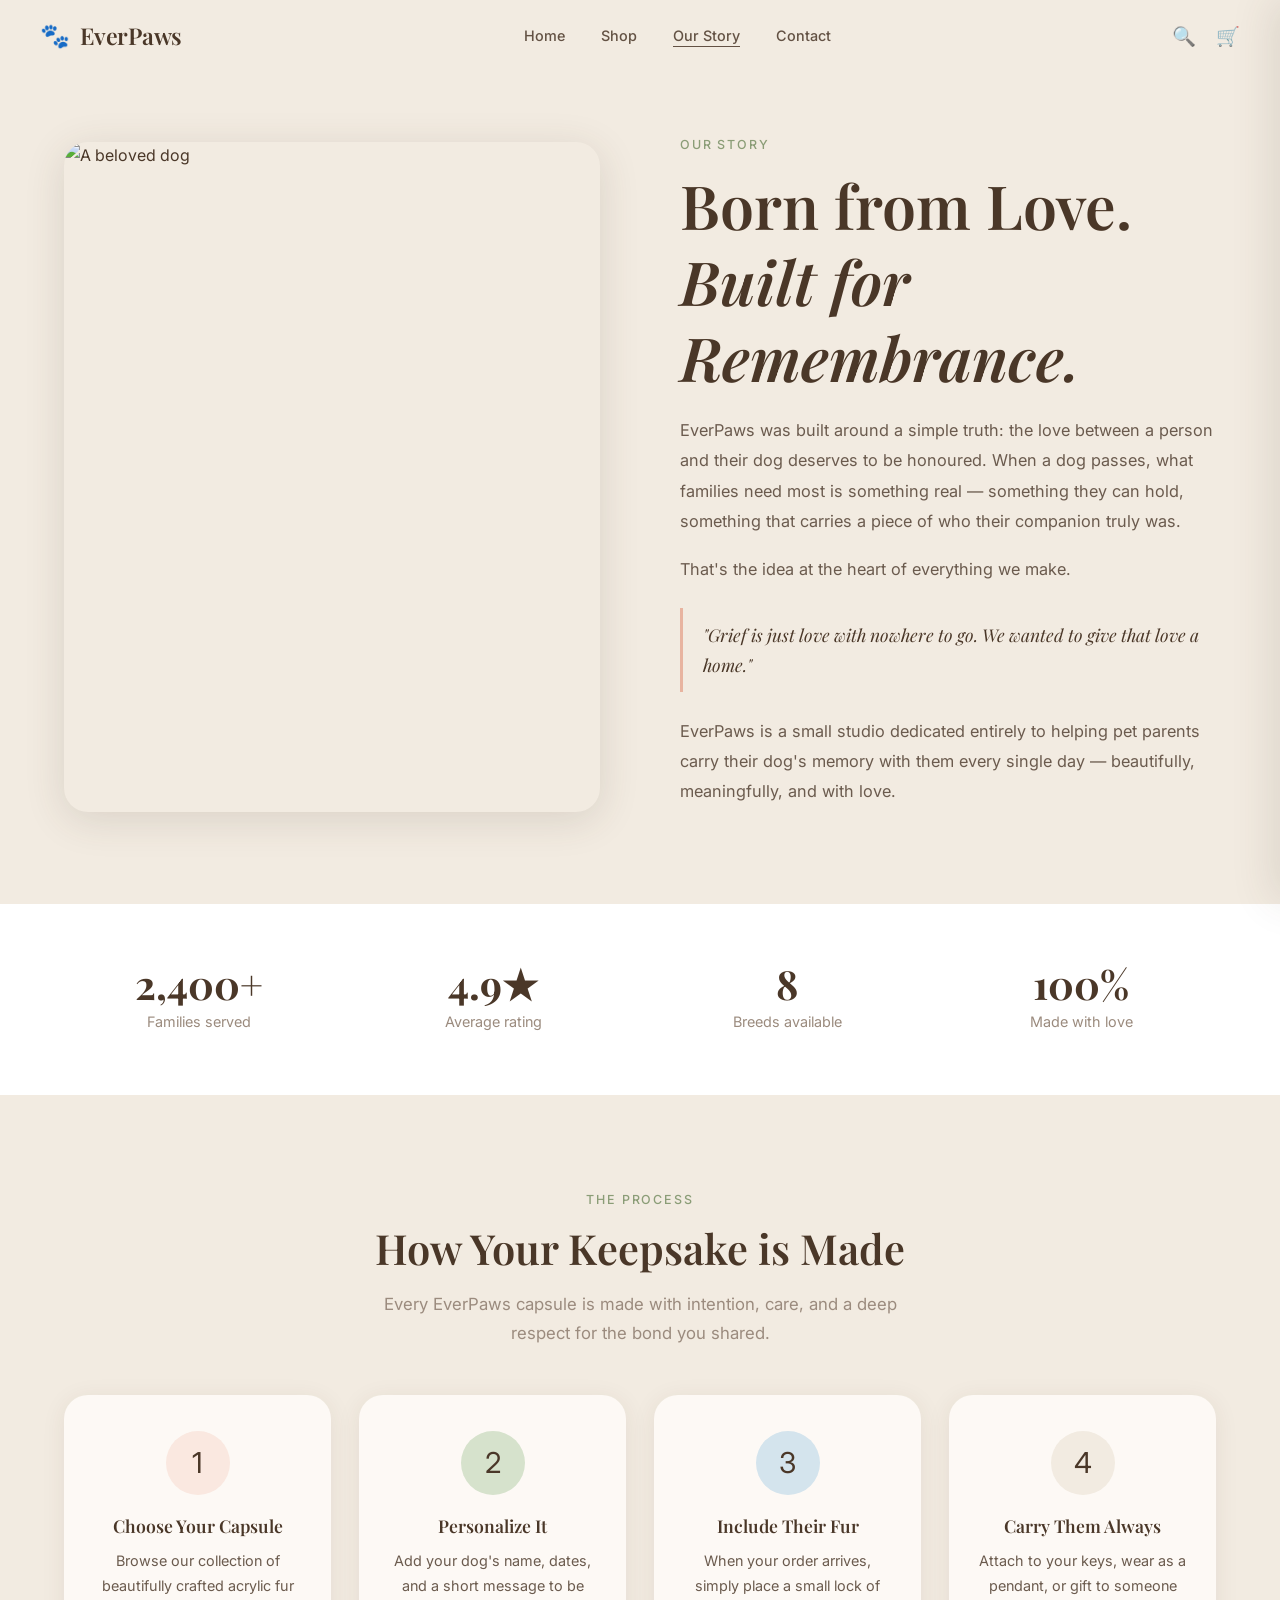
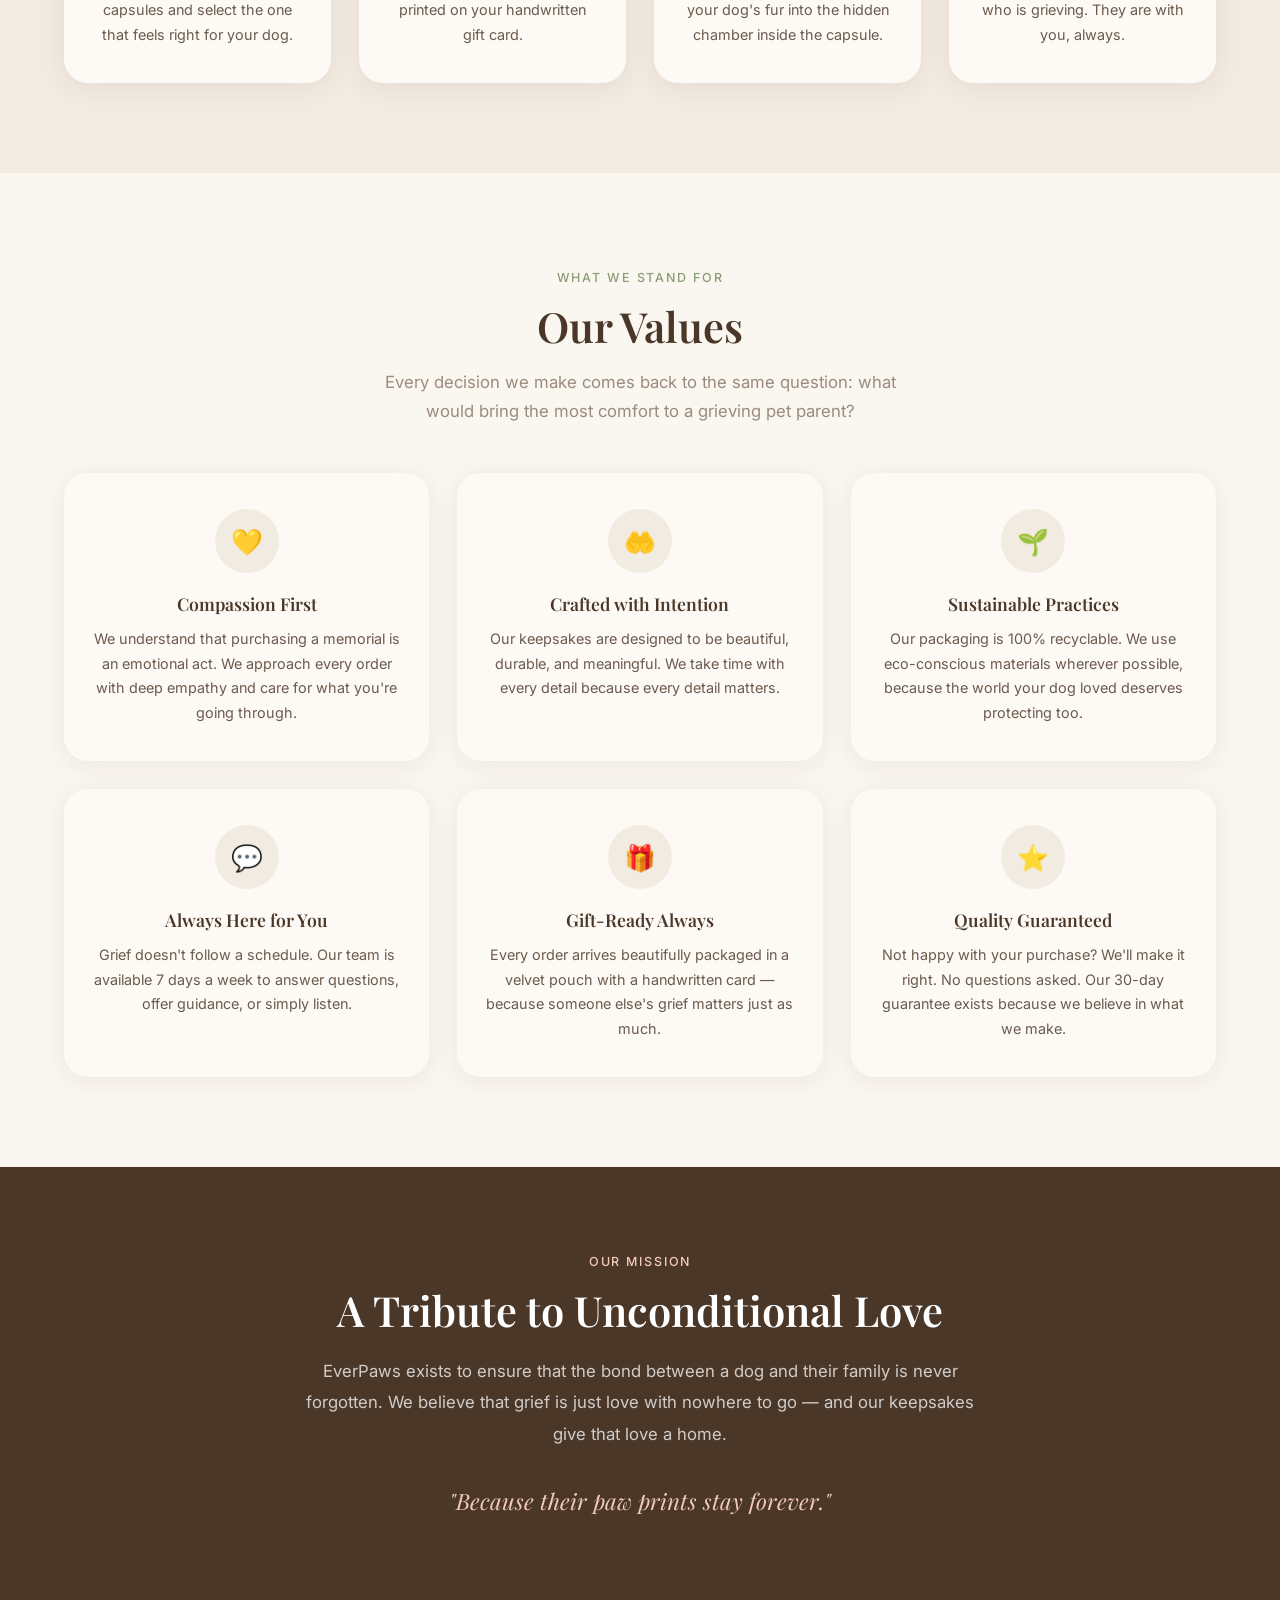
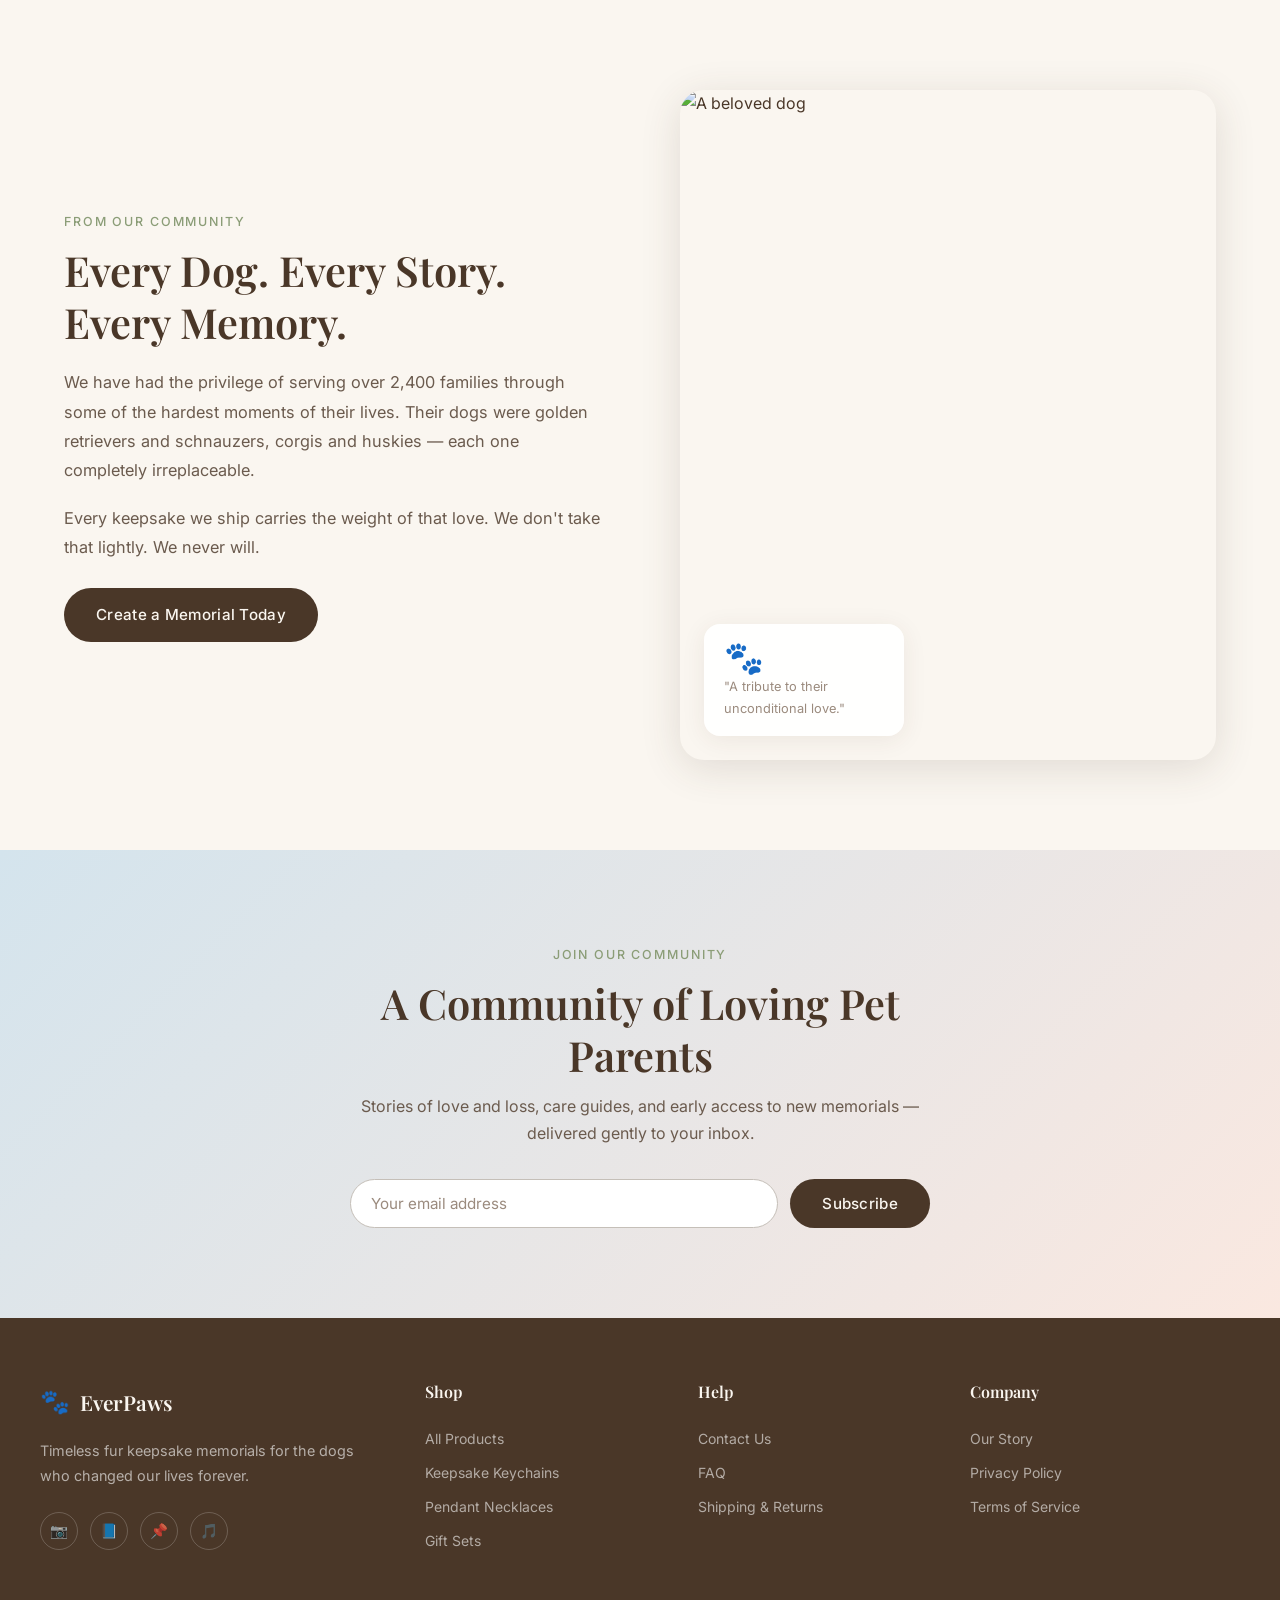
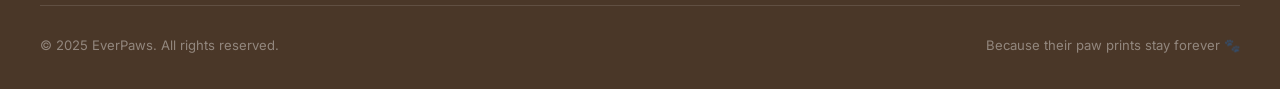
==== about.html @ 6fb8b591 "Initial commit" ====
<!DOCTYPE html>
<html lang="en">
<head>
  <meta charset="UTF-8">
  <meta name="viewport" content="width=device-width, initial-scale=1.0">
  <meta name="description" content="The EverPaws story — born from love, built for remembrance. Learn why we create fur keepsake capsules for dog families everywhere.">
  <title>Our Story — EverPaws</title>
  <link rel="stylesheet" href="css/styles.css">
  <link rel="icon" href="data:image/svg+xml,<svg xmlns='http://www.w3.org/2000/svg' viewBox='0 0 100 100'><text y='.9em' font-size='90'>🐾</text></svg>">
</head>
<body>

  <!-- ── Navigation ── -->
  <nav class="navbar scrolled" id="navbar">
    <div class="navbar-inner">
      <a href="index.html" class="logo">
        <span class="logo-icon">🐾</span>
        <span class="logo-text">EverPaws</span>
      </a>
      <ul class="nav-links">
        <li><a href="index.html"   class="nav-link">Home</a></li>
        <li><a href="shop.html"    class="nav-link">Shop</a></li>
        <li><a href="about.html"   class="nav-link active">Our Story</a></li>
        <li><a href="contact.html" class="nav-link">Contact</a></li>
      </ul>
      <div class="nav-actions">
        <span class="nav-icon" title="Search">🔍</span>
        <span class="nav-icon cart-badge" data-cart title="Cart">
          🛒<span class="cart-count" style="display:none">0</span>
        </span>
        <div class="hamburger" id="hamburger">
          <span></span><span></span><span></span>
        </div>
      </div>
    </div>
  </nav>

  <div class="mobile-overlay" id="mobileOverlay"></div>
  <nav class="mobile-nav" id="mobileNav">
    <a href="index.html"   class="nav-link">Home</a>
    <a href="shop.html"    class="nav-link">Shop</a>
    <a href="about.html"   class="nav-link">Our Story</a>
    <a href="contact.html" class="nav-link">Contact</a>
  </nav>

  <!-- ── About Hero ── -->
  <section class="about-hero">
    <div class="container">
      <div class="about-hero-grid">
        <div class="about-hero-image fade-in">
          <img src="https://images.unsplash.com/photo-1601979031925-424e53b6caaa?w=900&q=80" alt="A beloved dog" loading="lazy">
        </div>
        <div>
          <span class="section-tag about-tag fade-up">Our Story</span>
          <h1 class="fade-up delay-1">Born from Love.<br><em>Built for Remembrance.</em></h1>
          <p class="fade-up delay-2">EverPaws was built around a simple truth: the love between a person and their dog deserves to be honoured. When a dog passes, what families need most is something real — something they can hold, something that carries a piece of who their companion truly was.</p>
          <p class="fade-up delay-2">That's the idea at the heart of everything we make.</p>
          <div class="story-quote fade-up delay-3">"Grief is just love with nowhere to go. We wanted to give that love a home."</div>
          <p class="fade-up delay-3">EverPaws is a small studio dedicated entirely to helping pet parents carry their dog's memory with them every single day — beautifully, meaningfully, and with love.</p>
        </div>
      </div>
    </div>
  </section>

  <!-- ── Stats ── -->
  <section class="section-sm" style="background:var(--white)">
    <div class="container">
      <div style="display:grid;grid-template-columns:repeat(4,1fr);gap:24px;text-align:center">
        <div class="fade-up delay-1">
          <div style="font-family:'Playfair Display',serif;font-size:2.5rem;font-weight:700;color:var(--warm-text);line-height:1">2,400+</div>
          <div style="font-size:0.9rem;color:var(--text-light);margin-top:6px">Families served</div>
        </div>
        <div class="fade-up delay-2">
          <div style="font-family:'Playfair Display',serif;font-size:2.5rem;font-weight:700;color:var(--warm-text);line-height:1">4.9★</div>
          <div style="font-size:0.9rem;color:var(--text-light);margin-top:6px">Average rating</div>
        </div>
        <div class="fade-up delay-3">
          <div style="font-family:'Playfair Display',serif;font-size:2.5rem;font-weight:700;color:var(--warm-text);line-height:1">8</div>
          <div style="font-size:0.9rem;color:var(--text-light);margin-top:6px">Breeds available</div>
        </div>
        <div class="fade-up delay-4">
          <div style="font-family:'Playfair Display',serif;font-size:2.5rem;font-weight:700;color:var(--warm-text);line-height:1">100%</div>
          <div style="font-size:0.9rem;color:var(--text-light);margin-top:6px">Made with love</div>
        </div>
      </div>
    </div>
  </section>

  <!-- ── How It Works ── -->
  <section class="section" style="background:var(--cream-dark)">
    <div class="container">
      <div class="text-center">
        <span class="section-tag fade-up">The Process</span>
        <h2 class="section-title fade-up delay-1">How Your Keepsake is Made</h2>
        <p class="section-subtitle fade-up delay-2">Every EverPaws capsule is made with intention, care, and a deep respect for the bond you shared.</p>
      </div>
      <div style="display:grid;grid-template-columns:repeat(4,1fr);gap:28px;margin-top:48px">
        <div class="value-card fade-up delay-1">
          <div class="value-icon" style="background:var(--blush-pale);font-size:1.8rem">1</div>
          <h3>Choose Your Capsule</h3>
          <p>Browse our collection of beautifully crafted acrylic fur capsules and select the one that feels right for your dog.</p>
        </div>
        <div class="value-card fade-up delay-2">
          <div class="value-icon" style="background:var(--sage-pale);font-size:1.8rem">2</div>
          <h3>Personalize It</h3>
          <p>Add your dog's name, dates, and a short message to be printed on your handwritten gift card.</p>
        </div>
        <div class="value-card fade-up delay-3">
          <div class="value-icon" style="background:var(--dusty-blue-pale);font-size:1.8rem">3</div>
          <h3>Include Their Fur</h3>
          <p>When your order arrives, simply place a small lock of your dog's fur into the hidden chamber inside the capsule.</p>
        </div>
        <div class="value-card fade-up delay-4">
          <div class="value-icon" style="background:var(--cream-dark);font-size:1.8rem">4</div>
          <h3>Carry Them Always</h3>
          <p>Attach to your keys, wear as a pendant, or gift to someone who is grieving. They are with you, always.</p>
        </div>
      </div>
    </div>
  </section>

  <!-- ── Our Values ── -->
  <section class="section">
    <div class="container">
      <div class="text-center">
        <span class="section-tag fade-up">What We Stand For</span>
        <h2 class="section-title fade-up delay-1">Our Values</h2>
        <p class="section-subtitle fade-up delay-2">Every decision we make comes back to the same question: what would bring the most comfort to a grieving pet parent?</p>
      </div>
      <div class="values-grid" style="margin-top:48px">
        <div class="value-card fade-up delay-1">
          <div class="value-icon">💛</div>
          <h3>Compassion First</h3>
          <p>We understand that purchasing a memorial is an emotional act. We approach every order with deep empathy and care for what you're going through.</p>
        </div>
        <div class="value-card fade-up delay-2">
          <div class="value-icon">🤲</div>
          <h3>Crafted with Intention</h3>
          <p>Our keepsakes are designed to be beautiful, durable, and meaningful. We take time with every detail because every detail matters.</p>
        </div>
        <div class="value-card fade-up delay-3">
          <div class="value-icon">🌱</div>
          <h3>Sustainable Practices</h3>
          <p>Our packaging is 100% recyclable. We use eco-conscious materials wherever possible, because the world your dog loved deserves protecting too.</p>
        </div>
        <div class="value-card fade-up delay-1">
          <div class="value-icon">💬</div>
          <h3>Always Here for You</h3>
          <p>Grief doesn't follow a schedule. Our team is available 7 days a week to answer questions, offer guidance, or simply listen.</p>
        </div>
        <div class="value-card fade-up delay-2">
          <div class="value-icon">🎁</div>
          <h3>Gift-Ready Always</h3>
          <p>Every order arrives beautifully packaged in a velvet pouch with a handwritten card — because someone else's grief matters just as much.</p>
        </div>
        <div class="value-card fade-up delay-3">
          <div class="value-icon">⭐</div>
          <h3>Quality Guaranteed</h3>
          <p>Not happy with your purchase? We'll make it right. No questions asked. Our 30-day guarantee exists because we believe in what we make.</p>
        </div>
      </div>
    </div>
  </section>

  <!-- ── Mission Statement ── -->
  <div class="mission-section">
    <div class="container-sm">
      <span class="section-tag" style="color:var(--blush-light)">Our Mission</span>
      <h2>A Tribute to Unconditional Love</h2>
      <p>EverPaws exists to ensure that the bond between a dog and their family is never forgotten. We believe that grief is just love with nowhere to go — and our keepsakes give that love a home.</p>
      <div class="mission-quote">"Because their paw prints stay forever."</div>
    </div>
  </div>

  <!-- ── Lifestyle Section ── -->
  <section class="section">
    <div class="container">
      <div class="story-grid">
        <div class="story-content">
          <span class="section-tag fade-up">From Our Community</span>
          <h2 class="fade-up delay-1">Every Dog. Every Story. Every Memory.</h2>
          <p class="fade-up delay-2">We have had the privilege of serving over 2,400 families through some of the hardest moments of their lives. Their dogs were golden retrievers and schnauzers, corgis and huskies — each one completely irreplaceable.</p>
          <p class="fade-up delay-3">Every keepsake we ship carries the weight of that love. We don't take that lightly. We never will.</p>
          <a href="shop.html" class="btn btn-primary fade-up delay-4" style="margin-top:8px">Create a Memorial Today</a>
        </div>
        <div class="story-image fade-in">
          <img src="https://images.unsplash.com/photo-1537151625747-768eb6cf92b2?w=900&q=80" alt="A beloved dog" loading="lazy">
          <div class="story-accent-box">
            <div class="number">🐾</div>
            <p>"A tribute to their unconditional love."</p>
          </div>
        </div>
      </div>
    </div>
  </section>

  <!-- ── Newsletter ── -->
  <section class="section newsletter">
    <div class="newsletter-inner">
      <span class="section-tag fade-up">Join Our Community</span>
      <h2 class="fade-up delay-1">A Community of Loving Pet Parents</h2>
      <p class="fade-up delay-2">Stories of love and loss, care guides, and early access to new memorials — delivered gently to your inbox.</p>
      <form class="newsletter-form fade-up delay-3" onsubmit="return false">
        <input type="email" placeholder="Your email address">
        <button type="submit" class="btn btn-primary">Subscribe</button>
      </form>
    </div>
  </section>

  <!-- ── Footer ── -->
  <footer>
    <div class="footer-grid">
      <div class="footer-brand">
        <div class="logo"><span class="logo-icon">🐾</span><span class="logo-text">EverPaws</span></div>
        <p>Timeless fur keepsake memorials for the dogs who changed our lives forever.</p>
        <div class="social-links">
          <a href="#" class="social-link">📷</a>
          <a href="#" class="social-link">📘</a>
          <a href="#" class="social-link">📌</a>
          <a href="#" class="social-link">🎵</a>
        </div>
      </div>
      <div class="footer-col">
        <h4>Shop</h4>
        <a href="shop.html">All Products</a>
        <a href="shop.html">Keepsake Keychains</a>
        <a href="shop.html">Pendant Necklaces</a>
        <a href="shop.html">Gift Sets</a>
      </div>
      <div class="footer-col">
        <h4>Help</h4>
        <a href="contact.html">Contact Us</a>
        <a href="contact.html">FAQ</a>
        <a href="contact.html">Shipping & Returns</a>
      </div>
      <div class="footer-col">
        <h4>Company</h4>
        <a href="about.html">Our Story</a>
        <a href="#">Privacy Policy</a>
        <a href="#">Terms of Service</a>
      </div>
    </div>
    <div class="footer-bottom">
      <span>© 2025 EverPaws. All rights reserved.</span>
      <span>Because their paw prints stay forever 🐾</span>
    </div>
  </footer>

  <!-- Cart Sidebar -->
  <div class="cart-sidebar" id="cartSidebar">
    <div class="cart-sidebar-header">
      <h3>Your Cart 🐾</h3>
      <button class="cart-close" onclick="closeCart()">✕</button>
    </div>
    <div class="cart-body"></div>
    <div class="cart-footer">
      <div class="cart-total">
        <span>Total</span>
        <span class="cart-total-amount">$0.00</span>
      </div>
      <a href="#" class="btn btn-primary btn-full">Proceed to Checkout 🔒</a>
    </div>
  </div>

  <script src="js/shopify.js"></script>
  <script src="js/main.js"></script>
</body>
</html>
---- css/styles.css ----
/* =============================================
   EverPaws — Stylesheet
   ============================================= */

@import url('https://fonts.googleapis.com/css2?family=Playfair+Display:ital,wght@0,400;0,500;0,600;0,700;1,400;1,500&family=Inter:wght@300;400;500;600&display=swap');

/* === CSS Variables === */
:root {
  --cream:        #FAF6F0;
  --cream-dark:   #F2EBE1;
  --cream-card:   #FDF9F5;
  --sage:         #8B9D77;
  --sage-light:   #A8BB96;
  --sage-pale:    #D6E2CC;
  --dusty-blue:   #7B9BAE;
  --dusty-blue-light: #9BB5C6;
  --dusty-blue-pale:  #D4E4ED;
  --blush:        #E8B4A0;
  --blush-light:  #F2CAB8;
  --blush-pale:   #FAE8E0;
  --gray-light:   #E8E4DE;
  --gray-mid:     #C5BFB8;
  --warm-text:    #4A3728;
  --text-mid:     #6B5B4E;
  --text-light:   #9B8B7E;
  --white:        #FFFFFF;
  --shadow-soft:  0 4px 24px rgba(74, 55, 40, 0.08);
  --shadow-hover: 0 8px 40px rgba(74, 55, 40, 0.14);
  --radius-sm:    8px;
  --radius-md:    16px;
  --radius-lg:    24px;
  --radius-xl:    40px;
  --transition:   all 0.3s cubic-bezier(0.4, 0, 0.2, 1);
}

/* === Reset & Base === */
*, *::before, *::after { box-sizing: border-box; margin: 0; padding: 0; }

html { scroll-behavior: smooth; font-size: 16px; }

body {
  font-family: 'Inter', sans-serif;
  background-color: var(--cream);
  color: var(--warm-text);
  line-height: 1.7;
  overflow-x: hidden;
}

img { max-width: 100%; height: auto; display: block; }
a  { text-decoration: none; color: inherit; }
ul { list-style: none; }
button { cursor: pointer; border: none; background: none; font-family: inherit; }
input, textarea, select { font-family: inherit; }

/* === Typography === */
h1, h2, h3, h4, h5 {
  font-family: 'Playfair Display', serif;
  font-weight: 600;
  line-height: 1.25;
  color: var(--warm-text);
}
h1 { font-size: clamp(2.2rem, 5vw, 3.8rem); }
h2 { font-size: clamp(1.7rem, 3.5vw, 2.6rem); }
h3 { font-size: clamp(1.2rem, 2.5vw, 1.6rem); }
h4 { font-size: 1.15rem; }

p { color: var(--text-mid); }

.serif { font-family: 'Playfair Display', serif; }
.italic { font-style: italic; }

/* === Utility === */
.container { max-width: 1200px; margin: 0 auto; padding: 0 24px; }
.container-sm { max-width: 820px; margin: 0 auto; padding: 0 24px; }
.text-center { text-align: center; }
.section { padding: 90px 0; }
.section-sm { padding: 60px 0; }

.section-tag {
  display: inline-block;
  font-size: 0.78rem;
  font-weight: 500;
  letter-spacing: 0.15em;
  text-transform: uppercase;
  color: var(--sage);
  margin-bottom: 12px;
}

.section-title { margin-bottom: 16px; }
.section-subtitle {
  font-size: 1.05rem;
  color: var(--text-light);
  max-width: 560px;
  margin: 0 auto 48px;
}

/* === Paw Divider === */
.paw-divider {
  display: flex;
  align-items: center;
  gap: 12px;
  justify-content: center;
  margin: 20px auto 0;
}
.paw-divider::before, .paw-divider::after {
  content: '';
  height: 1px;
  width: 60px;
  background: var(--gray-mid);
}
.paw-icon { color: var(--blush); font-size: 1rem; }

/* === Buttons === */
.btn {
  display: inline-flex;
  align-items: center;
  gap: 8px;
  padding: 14px 32px;
  border-radius: var(--radius-xl);
  font-size: 0.95rem;
  font-weight: 500;
  transition: var(--transition);
  letter-spacing: 0.02em;
}

.btn-primary {
  background: var(--warm-text);
  color: var(--cream);
}
.btn-primary:hover {
  background: #3A2A1C;
  transform: translateY(-2px);
  box-shadow: var(--shadow-hover);
}

.btn-sage {
  background: var(--sage);
  color: var(--white);
}
.btn-sage:hover {
  background: #7A8C67;
  transform: translateY(-2px);
  box-shadow: var(--shadow-hover);
}

.btn-outline {
  background: transparent;
  color: var(--warm-text);
  border: 1.5px solid var(--warm-text);
}
.btn-outline:hover {
  background: var(--warm-text);
  color: var(--cream);
  transform: translateY(-2px);
}

.btn-ghost {
  background: rgba(255,255,255,0.15);
  color: var(--white);
  border: 1.5px solid rgba(255,255,255,0.4);
  backdrop-filter: blur(6px);
}
.btn-ghost:hover {
  background: rgba(255,255,255,0.28);
  transform: translateY(-2px);
}

.btn-sm { padding: 10px 22px; font-size: 0.875rem; }
.btn-full { width: 100%; justify-content: center; }

/* === Navigation === */
.navbar {
  position: fixed;
  top: 0; left: 0; right: 0;
  z-index: 1000;
  padding: 0 24px;
  transition: var(--transition);
}

.navbar-inner {
  max-width: 1200px;
  margin: 0 auto;
  display: flex;
  align-items: center;
  justify-content: space-between;
  height: 72px;
}

.navbar.scrolled {
  background: rgba(250, 246, 240, 0.95);
  backdrop-filter: blur(12px);
  box-shadow: 0 2px 20px rgba(74, 55, 40, 0.08);
}

.navbar.scrolled .logo-text,
.navbar.scrolled .nav-link,
.navbar.scrolled .nav-icon { color: var(--warm-text); }

.navbar-transparent .logo-text,
.navbar-transparent .nav-link,
.navbar-transparent .nav-icon { color: var(--white); }

.logo {
  display: flex;
  align-items: center;
  gap: 10px;
}
.logo-icon { font-size: 1.5rem; }
.logo-text {
  font-family: 'Playfair Display', serif;
  font-size: 1.45rem;
  font-weight: 600;
  letter-spacing: -0.01em;
}

.nav-links {
  display: flex;
  align-items: center;
  gap: 36px;
}
.nav-link {
  font-size: 0.9rem;
  font-weight: 500;
  opacity: 0.85;
  transition: var(--transition);
  position: relative;
}
.nav-link::after {
  content: '';
  position: absolute;
  bottom: -3px; left: 0;
  width: 0; height: 1.5px;
  background: currentColor;
  transition: var(--transition);
}
.nav-link:hover { opacity: 1; }
.nav-link:hover::after { width: 100%; }
.nav-link.active::after { width: 100%; }

.nav-actions {
  display: flex;
  align-items: center;
  gap: 20px;
}
.nav-icon {
  font-size: 1.2rem;
  opacity: 0.8;
  transition: var(--transition);
  cursor: pointer;
}
.nav-icon:hover { opacity: 1; transform: scale(1.1); }

.cart-badge {
  position: relative;
}
.cart-count {
  position: absolute;
  top: -6px; right: -8px;
  background: var(--blush);
  color: var(--white);
  font-size: 0.65rem;
  font-weight: 600;
  width: 18px; height: 18px;
  border-radius: 50%;
  display: flex;
  align-items: center;
  justify-content: center;
}

.hamburger {
  display: none;
  flex-direction: column;
  gap: 5px;
  cursor: pointer;
}
.hamburger span {
  display: block;
  width: 24px; height: 2px;
  background: currentColor;
  border-radius: 2px;
  transition: var(--transition);
}

/* Mobile Nav */
.mobile-nav {
  position: fixed;
  top: 0; right: -100%;
  width: min(320px, 100vw);
  height: 100vh;
  background: var(--cream);
  z-index: 999;
  padding: 90px 32px 40px;
  display: flex;
  flex-direction: column;
  gap: 4px;
  transition: right 0.35s cubic-bezier(0.4, 0, 0.2, 1);
  box-shadow: -8px 0 40px rgba(74, 55, 40, 0.12);
}
.mobile-nav.open { right: 0; }
.mobile-nav .nav-link {
  color: var(--warm-text);
  font-size: 1.1rem;
  padding: 12px 0;
  border-bottom: 1px solid var(--gray-light);
  opacity: 1;
}
.mobile-overlay {
  position: fixed;
  inset: 0;
  background: rgba(74, 55, 40, 0.3);
  z-index: 998;
  opacity: 0;
  pointer-events: none;
  transition: opacity 0.35s;
}
.mobile-overlay.open { opacity: 1; pointer-events: all; }

/* === Hero === */
.hero {
  position: relative;
  min-height: 100vh;
  display: flex;
  align-items: center;
  overflow: hidden;
}
.hero-bg {
  position: absolute;
  inset: 0;
  background-image: url('https://images.unsplash.com/photo-1587300003388-59208cc962cb?w=1800&q=80');
  background-size: cover;
  background-position: center 30%;
  z-index: 0;
}
.hero-bg::after {
  content: '';
  position: absolute;
  inset: 0;
  background: linear-gradient(
    135deg,
    rgba(74, 55, 40, 0.62) 0%,
    rgba(74, 55, 40, 0.35) 60%,
    rgba(139, 157, 119, 0.15) 100%
  );
}
.hero-content {
  position: relative;
  z-index: 1;
  max-width: 660px;
  padding: 0 24px;
  margin-left: max(24px, calc((100vw - 1200px) / 2));
}
.hero-tag {
  display: inline-flex;
  align-items: center;
  gap: 8px;
  background: rgba(255,255,255,0.15);
  backdrop-filter: blur(8px);
  border: 1px solid rgba(255,255,255,0.3);
  color: rgba(255,255,255,0.9);
  padding: 6px 16px;
  border-radius: var(--radius-xl);
  font-size: 0.8rem;
  letter-spacing: 0.1em;
  text-transform: uppercase;
  margin-bottom: 24px;
}
.hero h1 {
  color: var(--white);
  text-shadow: 0 2px 20px rgba(74,55,40,0.3);
  margin-bottom: 20px;
}
.hero p {
  color: rgba(255,255,255,0.88);
  font-size: 1.15rem;
  line-height: 1.75;
  margin-bottom: 36px;
  max-width: 480px;
}
.hero-actions {
  display: flex;
  gap: 16px;
  flex-wrap: wrap;
}
.hero-scroll {
  position: absolute;
  bottom: 36px;
  left: 50%;
  transform: translateX(-50%);
  z-index: 1;
  display: flex;
  flex-direction: column;
  align-items: center;
  gap: 8px;
  color: rgba(255,255,255,0.6);
  font-size: 0.75rem;
  letter-spacing: 0.1em;
  text-transform: uppercase;
}
.scroll-line {
  width: 1px;
  height: 40px;
  background: rgba(255,255,255,0.4);
  animation: scrollPulse 2s ease-in-out infinite;
}
@keyframes scrollPulse {
  0%, 100% { opacity: 0.4; transform: scaleY(1); }
  50% { opacity: 1; transform: scaleY(1.15); }
}

/* === Trust Strip === */
.trust-strip {
  background: var(--white);
  border-top: 1px solid var(--gray-light);
  border-bottom: 1px solid var(--gray-light);
  padding: 20px 24px;
}
.trust-strip-inner {
  max-width: 1200px;
  margin: 0 auto;
  display: flex;
  justify-content: center;
  align-items: center;
  gap: 40px;
  flex-wrap: wrap;
}
.trust-item {
  display: flex;
  align-items: center;
  gap: 10px;
  color: var(--text-mid);
  font-size: 0.875rem;
  font-weight: 500;
}
.trust-item .icon { color: var(--sage); font-size: 1.1rem; }

/* === Featured Products === */
.products-grid {
  display: grid;
  grid-template-columns: repeat(auto-fill, minmax(280px, 1fr));
  gap: 28px;
}

.product-card {
  background: var(--cream-card);
  border-radius: var(--radius-lg);
  overflow: hidden;
  box-shadow: var(--shadow-soft);
  transition: var(--transition);
  position: relative;
}
.product-card:hover {
  transform: translateY(-6px);
  box-shadow: var(--shadow-hover);
}
.product-card-image {
  position: relative;
  overflow: hidden;
  aspect-ratio: 1 / 1;
  background: var(--cream-dark);
}
.product-card-image img {
  width: 100%;
  height: 100%;
  object-fit: cover;
  transition: transform 0.6s cubic-bezier(0.4, 0, 0.2, 1);
}
.product-card:hover .product-card-image img { transform: scale(1.06); }
.product-badge {
  position: absolute;
  top: 14px; left: 14px;
  background: var(--blush);
  color: var(--white);
  font-size: 0.72rem;
  font-weight: 600;
  letter-spacing: 0.05em;
  text-transform: uppercase;
  padding: 4px 12px;
  border-radius: 20px;
}
.product-badge.sage { background: var(--sage); }
.product-badge.blue { background: var(--dusty-blue); }

.quick-view-btn {
  position: absolute;
  bottom: 14px;
  left: 50%;
  transform: translateX(-50%) translateY(8px);
  opacity: 0;
  background: rgba(255,255,255,0.95);
  color: var(--warm-text);
  font-size: 0.8rem;
  font-weight: 600;
  padding: 8px 20px;
  border-radius: 20px;
  box-shadow: 0 4px 16px rgba(74,55,40,0.15);
  transition: var(--transition);
  white-space: nowrap;
  cursor: pointer;
}
.product-card:hover .quick-view-btn {
  opacity: 1;
  transform: translateX(-50%) translateY(0);
}

.product-card-body { padding: 20px 22px 24px; }
.product-category {
  font-size: 0.75rem;
  font-weight: 500;
  color: var(--sage);
  letter-spacing: 0.08em;
  text-transform: uppercase;
  margin-bottom: 6px;
}
.product-card-body h3 {
  font-size: 1.1rem;
  margin-bottom: 6px;
}
.product-card-body p {
  font-size: 0.875rem;
  color: var(--text-light);
  margin-bottom: 16px;
  line-height: 1.6;
}
.product-card-footer {
  display: flex;
  align-items: center;
  justify-content: space-between;
}
.product-price {
  font-family: 'Playfair Display', serif;
  font-size: 1.2rem;
  font-weight: 600;
  color: var(--warm-text);
}
.product-price span {
  font-size: 0.8rem;
  font-weight: 400;
  color: var(--text-light);
  font-family: 'Inter', sans-serif;
}
.wishlist-btn {
  width: 36px; height: 36px;
  border-radius: 50%;
  border: 1.5px solid var(--gray-light);
  display: flex;
  align-items: center;
  justify-content: center;
  color: var(--text-light);
  transition: var(--transition);
  font-size: 0.9rem;
}
.wishlist-btn:hover { border-color: var(--blush); color: var(--blush); background: var(--blush-pale); }

/* === Brand Story === */
.brand-story {
  background: var(--cream-dark);
}
.story-grid {
  display: grid;
  grid-template-columns: 1fr 1fr;
  gap: 80px;
  align-items: center;
}
.story-image {
  position: relative;
  border-radius: var(--radius-lg);
  overflow: hidden;
  aspect-ratio: 4/5;
  box-shadow: var(--shadow-hover);
}
.story-image img {
  width: 100%; height: 100%;
  object-fit: cover;
}
.story-image-accent {
  position: absolute;
  bottom: -20px; right: -20px;
  width: 140px; height: 140px;
  background: var(--blush-pale);
  border-radius: 50%;
  z-index: -1;
}
.story-accent-box {
  position: absolute;
  bottom: 24px; left: 24px;
  background: rgba(255,255,255,0.92);
  backdrop-filter: blur(8px);
  border-radius: var(--radius-md);
  padding: 16px 20px;
  box-shadow: var(--shadow-soft);
  max-width: 200px;
}
.story-accent-box .number {
  font-family: 'Playfair Display', serif;
  font-size: 2rem;
  font-weight: 700;
  color: var(--warm-text);
  line-height: 1;
}
.story-accent-box p {
  font-size: 0.8rem;
  color: var(--text-light);
  margin-top: 4px;
}

.story-content .section-tag { margin-bottom: 12px; }
.story-content h2 { margin-bottom: 20px; }
.story-content p { margin-bottom: 18px; font-size: 1.02rem; line-height: 1.8; }
.story-quote {
  border-left: 3px solid var(--blush);
  padding: 12px 0 12px 20px;
  margin: 24px 0;
  font-family: 'Playfair Display', serif;
  font-style: italic;
  font-size: 1.1rem;
  color: var(--warm-text);
}

/* === Testimonials === */
.testimonials-grid {
  display: grid;
  grid-template-columns: repeat(3, 1fr);
  gap: 24px;
}
.testimonial-card {
  background: var(--cream-card);
  border-radius: var(--radius-lg);
  padding: 32px;
  box-shadow: var(--shadow-soft);
  position: relative;
  transition: var(--transition);
}
.testimonial-card:hover { transform: translateY(-4px); box-shadow: var(--shadow-hover); }
.testimonial-quote-icon {
  font-size: 3rem;
  color: var(--blush-pale);
  font-family: 'Playfair Display', serif;
  line-height: 1;
  margin-bottom: 12px;
}
.stars {
  color: #E8B95A;
  font-size: 0.85rem;
  letter-spacing: 2px;
  margin-bottom: 16px;
}
.testimonial-card p {
  font-size: 0.95rem;
  line-height: 1.75;
  font-style: italic;
  margin-bottom: 24px;
}
.testimonial-author {
  display: flex;
  align-items: center;
  gap: 12px;
}
.author-avatar {
  width: 44px; height: 44px;
  border-radius: 50%;
  overflow: hidden;
  flex-shrink: 0;
  background: var(--gray-light);
}
.author-avatar img {
  width: 100%; height: 100%;
  object-fit: cover;
}
.author-name {
  font-weight: 600;
  font-size: 0.9rem;
  color: var(--warm-text);
}
.author-meta {
  font-size: 0.78rem;
  color: var(--text-light);
}

/* === Reassurance Banner === */
.reassurance-banner {
  background: var(--warm-text);
  color: var(--cream);
  padding: 32px 24px;
  text-align: center;
}
.reassurance-inner {
  max-width: 900px;
  margin: 0 auto;
  display: flex;
  justify-content: center;
  align-items: center;
  gap: 48px;
  flex-wrap: wrap;
}
.reassurance-item {
  display: flex;
  flex-direction: column;
  align-items: center;
  gap: 6px;
}
.reassurance-item .icon { font-size: 1.5rem; opacity: 0.75; }
.reassurance-item span {
  font-size: 0.9rem;
  font-weight: 500;
  opacity: 0.9;
}
.reassurance-divider { width: 1px; height: 40px; background: rgba(255,255,255,0.2); }

/* === Newsletter === */
.newsletter {
  background: linear-gradient(135deg, var(--dusty-blue-pale) 0%, var(--blush-pale) 100%);
}
.newsletter-inner {
  max-width: 580px;
  margin: 0 auto;
  text-align: center;
}
.newsletter-inner h2 { margin-bottom: 12px; }
.newsletter-inner p { margin-bottom: 32px; }
.newsletter-form {
  display: flex;
  gap: 12px;
}
.newsletter-form input {
  flex: 1;
  padding: 14px 20px;
  border: 1.5px solid var(--gray-mid);
  border-radius: var(--radius-xl);
  background: var(--white);
  font-size: 0.95rem;
  outline: none;
  transition: var(--transition);
  color: var(--warm-text);
}
.newsletter-form input::placeholder { color: var(--text-light); }
.newsletter-form input:focus { border-color: var(--dusty-blue); }

/* === Footer === */
footer {
  background: var(--warm-text);
  color: var(--cream);
  padding: 64px 24px 32px;
}
.footer-grid {
  max-width: 1200px;
  margin: 0 auto;
  display: grid;
  grid-template-columns: 1.5fr 1fr 1fr 1.2fr;
  gap: 48px;
  padding-bottom: 48px;
  border-bottom: 1px solid rgba(255,255,255,0.12);
}
.footer-brand .logo-text { color: var(--cream); font-size: 1.3rem; }
.footer-brand p {
  color: rgba(255,255,255,0.6);
  font-size: 0.9rem;
  margin: 16px 0 24px;
  line-height: 1.7;
}
.social-links { display: flex; gap: 12px; }
.social-link {
  width: 38px; height: 38px;
  border-radius: 50%;
  border: 1px solid rgba(255,255,255,0.2);
  display: flex;
  align-items: center;
  justify-content: center;
  color: rgba(255,255,255,0.7);
  font-size: 0.9rem;
  transition: var(--transition);
}
.social-link:hover {
  border-color: var(--blush-light);
  color: var(--blush-light);
  background: rgba(232,180,160,0.1);
}
.footer-col h4 {
  color: var(--cream);
  font-family: 'Playfair Display', serif;
  font-size: 1rem;
  font-weight: 600;
  margin-bottom: 20px;
}
.footer-col a {
  display: block;
  color: rgba(255,255,255,0.58);
  font-size: 0.875rem;
  padding: 5px 0;
  transition: var(--transition);
}
.footer-col a:hover { color: var(--blush-light); padding-left: 6px; }
.footer-bottom {
  max-width: 1200px;
  margin: 28px auto 0;
  display: flex;
  justify-content: space-between;
  align-items: center;
  flex-wrap: wrap;
  gap: 12px;
  font-size: 0.82rem;
  color: rgba(255,255,255,0.4);
}
.footer-bottom a { color: rgba(255,255,255,0.55); transition: var(--transition); }
.footer-bottom a:hover { color: var(--blush-light); }

/* === Shop Page === */
.page-header {
  padding: 130px 0 60px;
  text-align: center;
  background: var(--cream-dark);
}
.page-header h1 { margin-bottom: 12px; }
.page-header p { max-width: 500px; margin: 0 auto; }

.breadcrumb {
  display: flex;
  justify-content: center;
  gap: 8px;
  font-size: 0.82rem;
  color: var(--text-light);
  margin-top: 16px;
}
.breadcrumb a:hover { color: var(--sage); }
.breadcrumb span { color: var(--text-light); }

.shop-layout {
  display: grid;
  grid-template-columns: 240px 1fr;
  gap: 40px;
  padding: 48px 0 90px;
}

.filter-sidebar { position: sticky; top: 90px; height: fit-content; }
.filter-group { margin-bottom: 32px; }
.filter-group h4 {
  font-size: 0.85rem;
  font-weight: 600;
  letter-spacing: 0.08em;
  text-transform: uppercase;
  margin-bottom: 14px;
  color: var(--warm-text);
}
.filter-option {
  display: flex;
  align-items: center;
  gap: 10px;
  padding: 7px 0;
  cursor: pointer;
  font-size: 0.9rem;
  color: var(--text-mid);
  transition: var(--transition);
}
.filter-option:hover { color: var(--warm-text); }
.filter-check {
  width: 18px; height: 18px;
  border: 1.5px solid var(--gray-mid);
  border-radius: 4px;
  display: flex;
  align-items: center;
  justify-content: center;
  transition: var(--transition);
  flex-shrink: 0;
}
.filter-option.active .filter-check,
.filter-option:hover .filter-check {
  border-color: var(--sage);
  background: var(--sage-pale);
}
.filter-option.active .filter-check::after {
  content: '✓';
  font-size: 0.7rem;
  color: var(--sage);
  font-weight: 700;
}

.price-range { margin-top: 8px; }
.range-slider {
  width: 100%;
  accent-color: var(--sage);
  cursor: pointer;
}
.price-labels {
  display: flex;
  justify-content: space-between;
  font-size: 0.82rem;
  color: var(--text-light);
  margin-top: 6px;
}
.filter-divider { height: 1px; background: var(--gray-light); margin-bottom: 28px; }

.shop-header {
  display: flex;
  align-items: center;
  justify-content: space-between;
  margin-bottom: 28px;
}
.results-count { font-size: 0.875rem; color: var(--text-light); }
.sort-select {
  padding: 9px 16px;
  border: 1.5px solid var(--gray-light);
  border-radius: var(--radius-sm);
  background: var(--white);
  color: var(--warm-text);
  font-size: 0.875rem;
  outline: none;
  cursor: pointer;
}
.sort-select:focus { border-color: var(--sage); }

/* === Product Page === */
.product-page { padding: 100px 0 80px; }
.product-layout {
  display: grid;
  grid-template-columns: 1fr 1fr;
  gap: 64px;
  align-items: start;
}

.product-gallery { position: sticky; top: 90px; }
.main-image {
  border-radius: var(--radius-lg);
  overflow: hidden;
  aspect-ratio: 1;
  background: var(--cream-dark);
  margin-bottom: 14px;
}
.main-image img { width: 100%; height: 100%; object-fit: cover; }
.thumbnail-strip { display: flex; gap: 10px; }
.thumbnail {
  width: 72px; height: 72px;
  border-radius: var(--radius-sm);
  overflow: hidden;
  cursor: pointer;
  border: 2px solid transparent;
  transition: var(--transition);
  flex-shrink: 0;
}
.thumbnail.active { border-color: var(--warm-text); }
.thumbnail img { width: 100%; height: 100%; object-fit: cover; }

.product-details { padding-top: 8px; }
.product-details .product-category { font-size: 0.8rem; margin-bottom: 8px; }
.product-details h1 { font-size: clamp(1.6rem, 3vw, 2.2rem); margin-bottom: 12px; }
.product-rating {
  display: flex;
  align-items: center;
  gap: 10px;
  margin-bottom: 20px;
}
.product-rating .stars { font-size: 0.9rem; }
.product-rating span { font-size: 0.875rem; color: var(--text-light); }
.product-price-large {
  font-family: 'Playfair Display', serif;
  font-size: 2rem;
  font-weight: 600;
  color: var(--warm-text);
  margin-bottom: 8px;
}
.shipping-note {
  font-size: 0.85rem;
  color: var(--sage);
  display: flex;
  align-items: center;
  gap: 6px;
  margin-bottom: 28px;
}

.customization-form { background: var(--cream-dark); border-radius: var(--radius-lg); padding: 28px; margin-bottom: 28px; }
.customization-form h4 { margin-bottom: 20px; font-size: 1rem; }
.form-field { margin-bottom: 16px; }
.form-field label {
  display: block;
  font-size: 0.82rem;
  font-weight: 600;
  letter-spacing: 0.05em;
  text-transform: uppercase;
  color: var(--text-mid);
  margin-bottom: 6px;
}
.form-field input,
.form-field textarea,
.form-field select {
  width: 100%;
  padding: 12px 16px;
  border: 1.5px solid var(--gray-mid);
  border-radius: var(--radius-sm);
  background: var(--white);
  color: var(--warm-text);
  font-size: 0.92rem;
  outline: none;
  transition: var(--transition);
}
.form-field input:focus,
.form-field textarea:focus { border-color: var(--dusty-blue); }
.form-field textarea { resize: vertical; min-height: 90px; }
.char-count { text-align: right; font-size: 0.75rem; color: var(--text-light); margin-top: 4px; }

.product-actions { display: flex; gap: 12px; margin-bottom: 24px; }
.qty-selector {
  display: flex;
  align-items: center;
  border: 1.5px solid var(--gray-mid);
  border-radius: var(--radius-xl);
  overflow: hidden;
  background: var(--white);
}
.qty-btn {
  width: 40px; height: 48px;
  display: flex;
  align-items: center;
  justify-content: center;
  font-size: 1.1rem;
  color: var(--text-mid);
  transition: var(--transition);
}
.qty-btn:hover { background: var(--cream-dark); color: var(--warm-text); }
.qty-input {
  width: 44px; height: 48px;
  text-align: center;
  border: none;
  outline: none;
  font-size: 0.95rem;
  font-weight: 500;
  color: var(--warm-text);
  background: transparent;
}

.product-reassurance {
  border: 1px solid var(--blush-pale);
  background: var(--blush-pale);
  border-radius: var(--radius-md);
  padding: 18px 20px;
  font-size: 0.875rem;
  color: var(--text-mid);
  line-height: 1.65;
  margin-bottom: 24px;
}
.product-reassurance strong { color: var(--warm-text); }

.trust-badges {
  display: flex;
  gap: 20px;
  flex-wrap: wrap;
  margin-bottom: 28px;
}
.trust-badge {
  display: flex;
  align-items: center;
  gap: 7px;
  font-size: 0.8rem;
  color: var(--text-light);
  font-weight: 500;
}
.trust-badge .icon { color: var(--sage); font-size: 1rem; }

.product-meta { border-top: 1px solid var(--gray-light); padding-top: 20px; }
.meta-row {
  display: flex;
  gap: 12px;
  font-size: 0.875rem;
  padding: 7px 0;
}
.meta-row .label { font-weight: 600; color: var(--warm-text); min-width: 130px; }
.meta-row .value { color: var(--text-mid); }

/* === About Page === */
.about-hero {
  padding: 130px 0 80px;
  background: var(--cream-dark);
}
.about-hero-grid {
  display: grid;
  grid-template-columns: 1fr 1fr;
  gap: 80px;
  align-items: center;
}
.about-hero-image {
  border-radius: var(--radius-lg);
  overflow: hidden;
  aspect-ratio: 4/5;
  box-shadow: var(--shadow-hover);
}
.about-hero-image img { width: 100%; height: 100%; object-fit: cover; }
.about-tag { margin-bottom: 12px; }
.about-hero h1 { margin-bottom: 20px; }
.about-hero p { margin-bottom: 18px; font-size: 1.02rem; line-height: 1.85; }
.about-hero .signature {
  font-family: 'Playfair Display', serif;
  font-style: italic;
  font-size: 1.2rem;
  margin-top: 28px;
}

.values-grid {
  display: grid;
  grid-template-columns: repeat(3, 1fr);
  gap: 28px;
}
.value-card {
  background: var(--cream-card);
  border-radius: var(--radius-lg);
  padding: 36px 28px;
  box-shadow: var(--shadow-soft);
  text-align: center;
  transition: var(--transition);
}
.value-card:hover { transform: translateY(-4px); box-shadow: var(--shadow-hover); }
.value-icon {
  width: 64px; height: 64px;
  border-radius: 50%;
  background: var(--cream-dark);
  display: flex;
  align-items: center;
  justify-content: center;
  margin: 0 auto 20px;
  font-size: 1.6rem;
}
.value-card h3 { margin-bottom: 12px; font-size: 1.1rem; }
.value-card p { font-size: 0.9rem; line-height: 1.7; }

.mission-section {
  background: var(--warm-text);
  color: var(--white);
  text-align: center;
  padding: 80px 24px;
}
.mission-section h2 { color: var(--white); margin-bottom: 20px; }
.mission-section p { color: rgba(255,255,255,0.75); font-size: 1.05rem; max-width: 680px; margin: 0 auto; line-height: 1.85; }
.mission-quote {
  font-family: 'Playfair Display', serif;
  font-style: italic;
  font-size: 1.4rem;
  color: var(--blush-light);
  max-width: 620px;
  margin: 32px auto 0;
}

/* === Contact Page === */
.contact-layout {
  display: grid;
  grid-template-columns: 1fr 1.3fr;
  gap: 64px;
  padding: 80px 0;
  align-items: start;
}
.contact-info h2 { margin-bottom: 16px; }
.contact-info p { margin-bottom: 32px; line-height: 1.8; }
.contact-method {
  display: flex;
  gap: 16px;
  align-items: flex-start;
  margin-bottom: 24px;
}
.contact-method-icon {
  width: 44px; height: 44px;
  border-radius: 50%;
  background: var(--cream-dark);
  display: flex;
  align-items: center;
  justify-content: center;
  font-size: 1.1rem;
  flex-shrink: 0;
}
.contact-method h4 { font-size: 0.9rem; font-weight: 600; margin-bottom: 3px; }
.contact-method p { font-size: 0.875rem; color: var(--text-light); margin: 0; }

.contact-form-wrap {
  background: var(--cream-card);
  border-radius: var(--radius-lg);
  padding: 40px;
  box-shadow: var(--shadow-soft);
}
.contact-form-wrap h3 { margin-bottom: 24px; }
.form-row { display: grid; grid-template-columns: 1fr 1fr; gap: 16px; }
.contact-form .form-field { margin-bottom: 20px; }
.contact-form .form-field input,
.contact-form .form-field textarea,
.contact-form .form-field select {
  background: var(--cream-dark);
}
.contact-form .form-field input:focus,
.contact-form .form-field textarea:focus { background: var(--white); }

.faq-section { padding: 80px 0; background: var(--cream-dark); }
.faq-item {
  background: var(--cream-card);
  border-radius: var(--radius-md);
  overflow: hidden;
  margin-bottom: 12px;
  box-shadow: 0 2px 10px rgba(74,55,40,0.05);
}
.faq-question {
  display: flex;
  justify-content: space-between;
  align-items: center;
  padding: 20px 24px;
  cursor: pointer;
  transition: var(--transition);
}
.faq-question:hover { background: var(--cream-dark); }
.faq-question h4 { font-size: 0.95rem; font-weight: 600; }
.faq-icon {
  width: 28px; height: 28px;
  border-radius: 50%;
  border: 1.5px solid var(--gray-mid);
  display: flex;
  align-items: center;
  justify-content: center;
  font-size: 0.9rem;
  flex-shrink: 0;
  transition: var(--transition);
}
.faq-item.open .faq-icon { transform: rotate(45deg); border-color: var(--sage); color: var(--sage); }
.faq-answer {
  max-height: 0;
  overflow: hidden;
  transition: max-height 0.35s cubic-bezier(0.4,0,0.2,1);
}
.faq-item.open .faq-answer { max-height: 300px; }
.faq-answer p {
  padding: 0 24px 20px;
  font-size: 0.92rem;
  line-height: 1.75;
}

/* === Quick View Modal === */
.modal-overlay {
  position: fixed;
  inset: 0;
  background: rgba(74, 55, 40, 0.5);
  backdrop-filter: blur(4px);
  z-index: 2000;
  display: flex;
  align-items: center;
  justify-content: center;
  padding: 24px;
  opacity: 0;
  pointer-events: none;
  transition: opacity 0.3s;
}
.modal-overlay.open { opacity: 1; pointer-events: all; }
.modal {
  background: var(--cream);
  border-radius: var(--radius-lg);
  max-width: 820px;
  width: 100%;
  max-height: 90vh;
  overflow-y: auto;
  transform: scale(0.95) translateY(16px);
  transition: var(--transition);
  box-shadow: 0 24px 80px rgba(74,55,40,0.25);
}
.modal-overlay.open .modal { transform: scale(1) translateY(0); }
.modal-inner {
  display: grid;
  grid-template-columns: 1fr 1fr;
}
.modal-image {
  aspect-ratio: 1;
  overflow: hidden;
  border-radius: var(--radius-lg) 0 0 var(--radius-lg);
}
.modal-image img { width: 100%; height: 100%; object-fit: cover; }
.modal-body { padding: 36px; }
.modal-close {
  position: absolute;
  top: 16px; right: 16px;
  width: 36px; height: 36px;
  border-radius: 50%;
  background: rgba(255,255,255,0.9);
  display: flex;
  align-items: center;
  justify-content: center;
  cursor: pointer;
  font-size: 1rem;
  color: var(--warm-text);
  transition: var(--transition);
}
.modal-close:hover { background: var(--white); transform: scale(1.1); }
.modal-wrap { position: relative; }

/* === Cart Sidebar === */
.cart-sidebar {
  position: fixed;
  top: 0; right: -420px;
  width: min(420px, 100vw);
  height: 100vh;
  background: var(--cream);
  z-index: 1100;
  display: flex;
  flex-direction: column;
  transition: right 0.35s cubic-bezier(0.4,0,0.2,1);
  box-shadow: -8px 0 40px rgba(74,55,40,0.12);
}
.cart-sidebar.open { right: 0; }
.cart-sidebar-header {
  padding: 24px 28px;
  border-bottom: 1px solid var(--gray-light);
  display: flex;
  justify-content: space-between;
  align-items: center;
}
.cart-sidebar-header h3 { font-size: 1.1rem; }
.cart-close {
  width: 36px; height: 36px;
  border-radius: 50%;
  border: 1.5px solid var(--gray-light);
  display: flex;
  align-items: center;
  justify-content: center;
  cursor: pointer;
  transition: var(--transition);
}
.cart-close:hover { border-color: var(--warm-text); }
.cart-body { flex: 1; overflow-y: auto; padding: 24px 28px; }
.cart-footer { padding: 24px 28px; border-top: 1px solid var(--gray-light); }
.cart-total {
  display: flex;
  justify-content: space-between;
  align-items: center;
  margin-bottom: 16px;
}
.cart-total span:first-child { font-weight: 600; }
.cart-total-amount {
  font-family: 'Playfair Display', serif;
  font-size: 1.4rem;
  font-weight: 600;
}
.cart-empty {
  text-align: center;
  padding: 60px 20px;
}
.cart-empty .icon { font-size: 3rem; margin-bottom: 16px; opacity: 0.3; }
.cart-empty p { font-size: 0.9rem; color: var(--text-light); }

.cart-item {
  display: flex;
  gap: 14px;
  padding: 16px 0;
  border-bottom: 1px solid var(--gray-light);
}
.cart-item-img {
  width: 72px; height: 72px;
  border-radius: var(--radius-sm);
  overflow: hidden;
  flex-shrink: 0;
  background: var(--cream-dark);
}
.cart-item-img img { width: 100%; height: 100%; object-fit: cover; }
.cart-item-info { flex: 1; }
.cart-item-name { font-weight: 600; font-size: 0.9rem; margin-bottom: 4px; }
.cart-item-meta { font-size: 0.78rem; color: var(--text-light); margin-bottom: 8px; }
.cart-item-row {
  display: flex;
  justify-content: space-between;
  align-items: center;
}
.cart-item-price { font-weight: 600; font-size: 0.95rem; }
.cart-remove { font-size: 0.75rem; color: var(--text-light); cursor: pointer; transition: var(--transition); }
.cart-remove:hover { color: var(--blush); }

/* === Animations === */
.fade-up {
  opacity: 0;
  transform: translateY(28px);
  transition: opacity 0.6s cubic-bezier(0.4,0,0.2,1), transform 0.6s cubic-bezier(0.4,0,0.2,1);
}
.fade-up.visible { opacity: 1; transform: translateY(0); }

.fade-in {
  opacity: 0;
  transition: opacity 0.8s cubic-bezier(0.4,0,0.2,1);
}
.fade-in.visible { opacity: 1; }

.delay-1 { transition-delay: 0.1s; }
.delay-2 { transition-delay: 0.2s; }
.delay-3 { transition-delay: 0.3s; }
.delay-4 { transition-delay: 0.4s; }
.delay-5 { transition-delay: 0.5s; }

/* === Notification Toast === */
.toast {
  position: fixed;
  bottom: 32px; left: 50%;
  transform: translateX(-50%) translateY(100px);
  background: var(--warm-text);
  color: var(--cream);
  padding: 14px 28px;
  border-radius: var(--radius-xl);
  font-size: 0.9rem;
  font-weight: 500;
  z-index: 3000;
  box-shadow: var(--shadow-hover);
  display: flex;
  align-items: center;
  gap: 10px;
  transition: transform 0.4s cubic-bezier(0.4,0,0.2,1);
  pointer-events: none;
}
.toast.show { transform: translateX(-50%) translateY(0); }
.toast.success { background: var(--sage); }
.toast .toast-icon { font-size: 1.1rem; }

/* === Responsive === */
@media (max-width: 1024px) {
  .footer-grid { grid-template-columns: 1fr 1fr; gap: 36px; }
  .story-grid { gap: 48px; }
  .product-layout { gap: 40px; }
}

@media (max-width: 900px) {
  .testimonials-grid { grid-template-columns: 1fr 1fr; }
  .values-grid { grid-template-columns: 1fr 1fr; }
  .shop-layout { grid-template-columns: 1fr; }
  .filter-sidebar { position: static; display: none; }
  .filter-sidebar.mobile-open { display: block; }
  .about-hero-grid { grid-template-columns: 1fr; }
  .about-hero-image { aspect-ratio: 3/2; max-width: 480px; }
  .contact-layout { grid-template-columns: 1fr; }
  .modal-inner { grid-template-columns: 1fr; }
  .modal-image { border-radius: var(--radius-lg) var(--radius-lg) 0 0; aspect-ratio: 16/9; }
}

@media (max-width: 768px) {
  .section { padding: 64px 0; }
  .nav-links { display: none; }
  .hamburger { display: flex; }
  .story-grid { grid-template-columns: 1fr; }
  .story-image { aspect-ratio: 4/3; max-width: 480px; }
  .testimonials-grid { grid-template-columns: 1fr; }
  .products-grid { grid-template-columns: repeat(auto-fill, minmax(240px, 1fr)); }
  .product-layout { grid-template-columns: 1fr; }
  .product-gallery { position: static; }
  .newsletter-form { flex-direction: column; }
  .footer-grid { grid-template-columns: 1fr; gap: 32px; }
  .reassurance-inner { gap: 28px; }
  .reassurance-divider { display: none; }
  .hero-scroll { display: none; }
  .form-row { grid-template-columns: 1fr; }
  .trust-strip-inner { gap: 20px; }
}

@media (max-width: 480px) {
  .hero-actions { flex-direction: column; }
  .hero-actions .btn { width: 100%; justify-content: center; }
  .product-actions { flex-direction: column; }
  .product-actions .btn { width: 100%; justify-content: center; }
  .values-grid { grid-template-columns: 1fr; }
  .contact-form-wrap { padding: 28px 20px; }
}
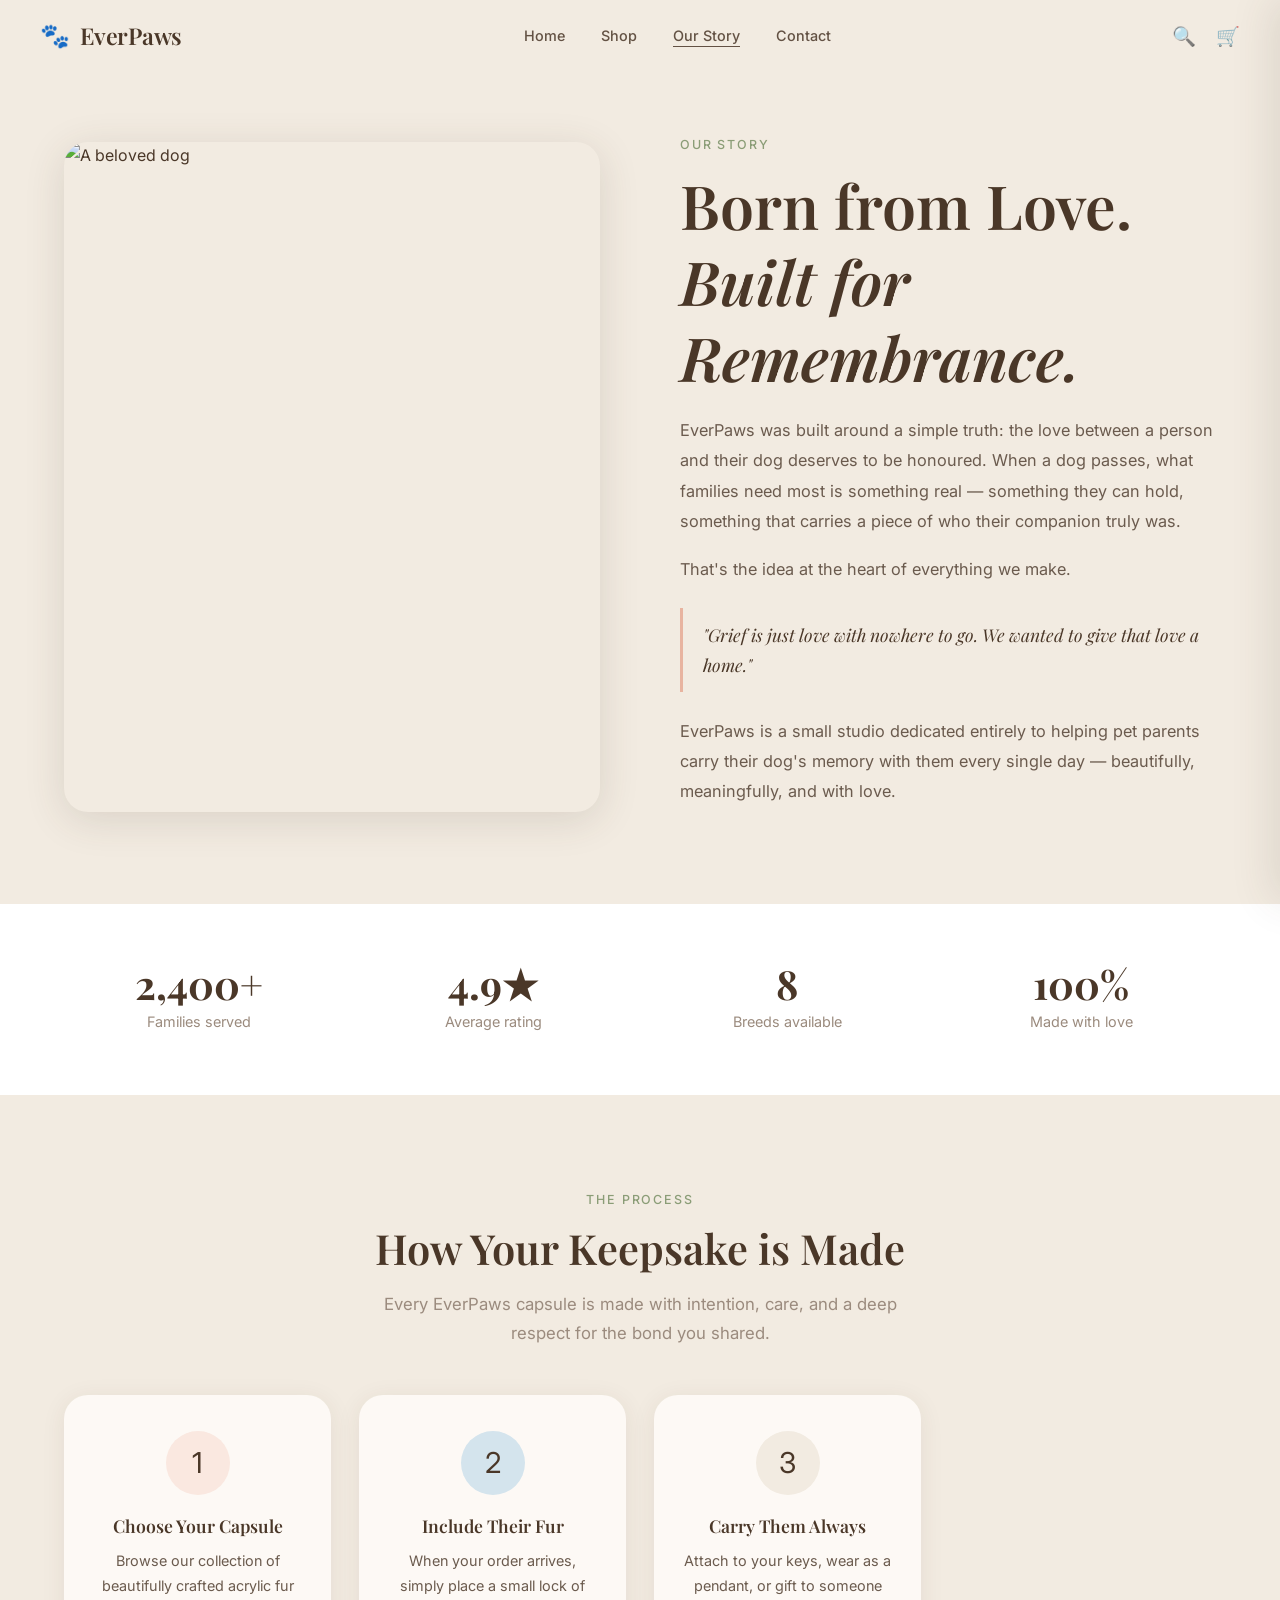
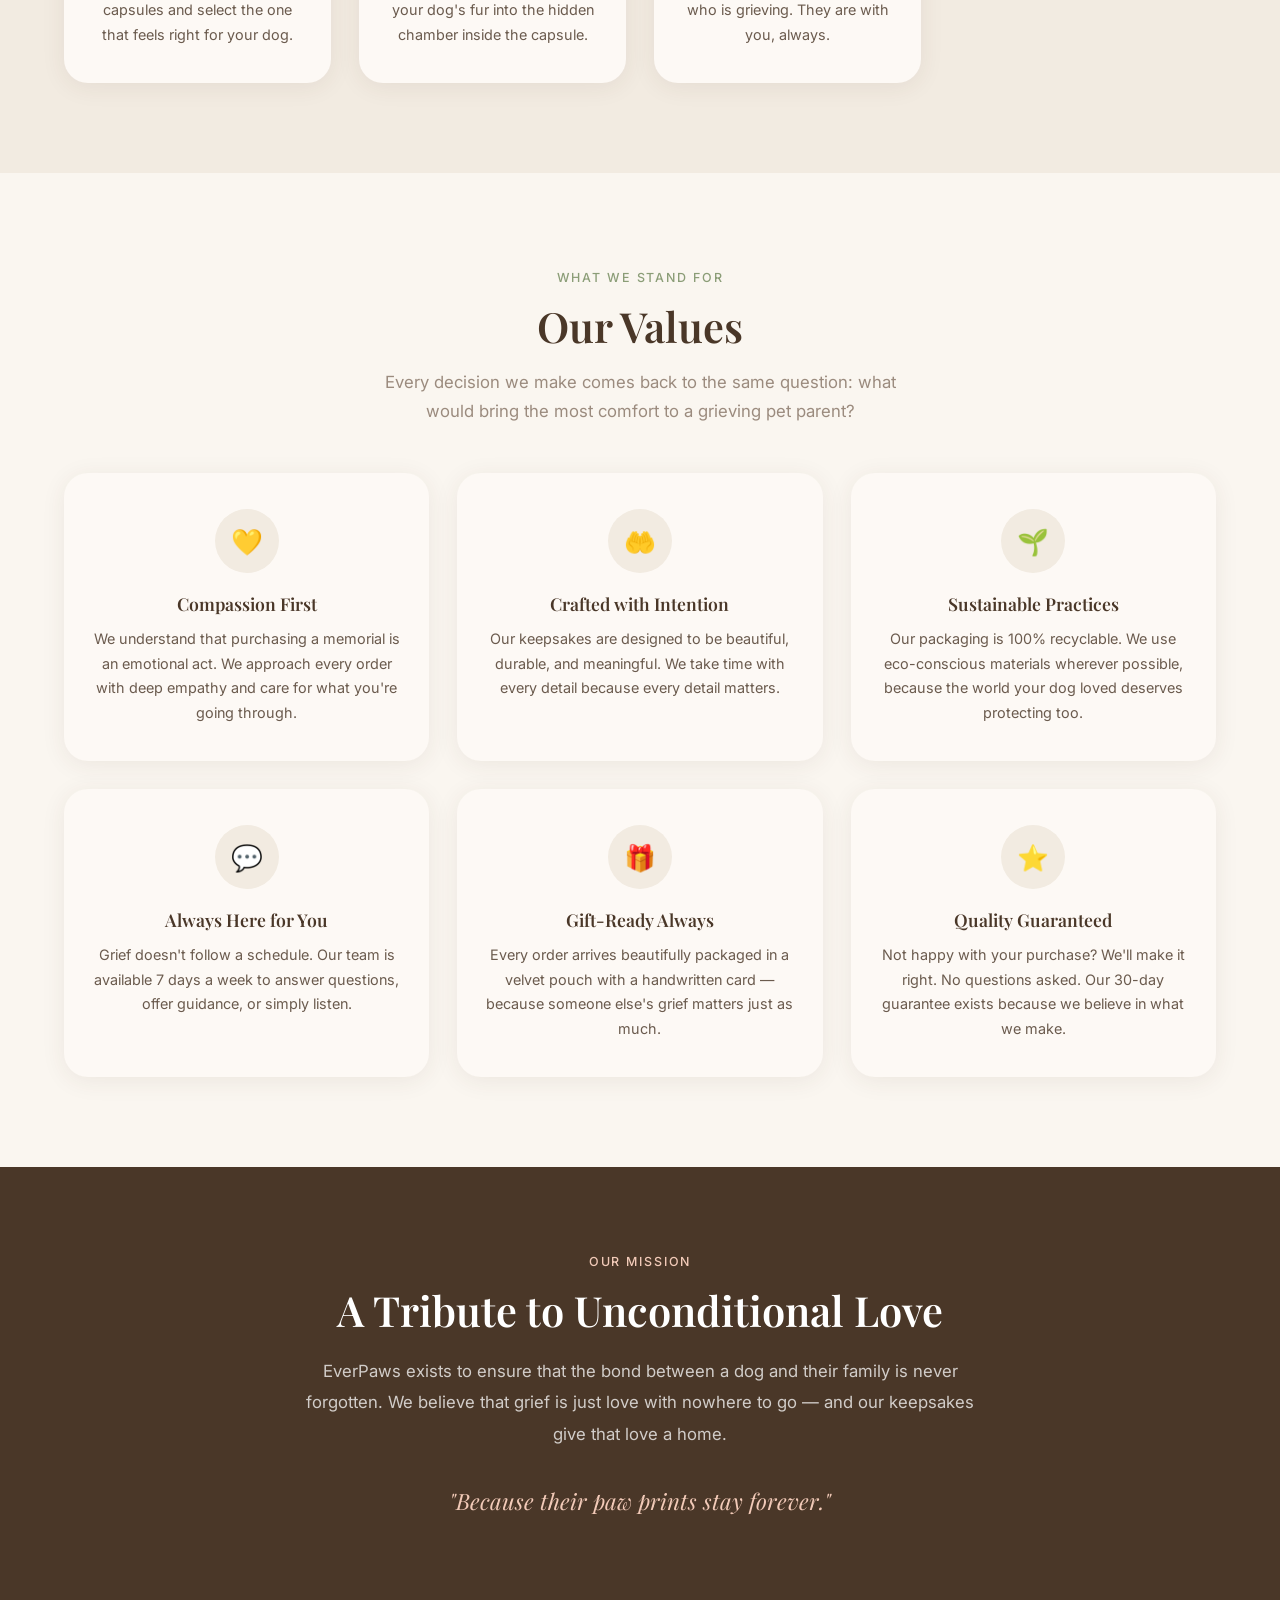
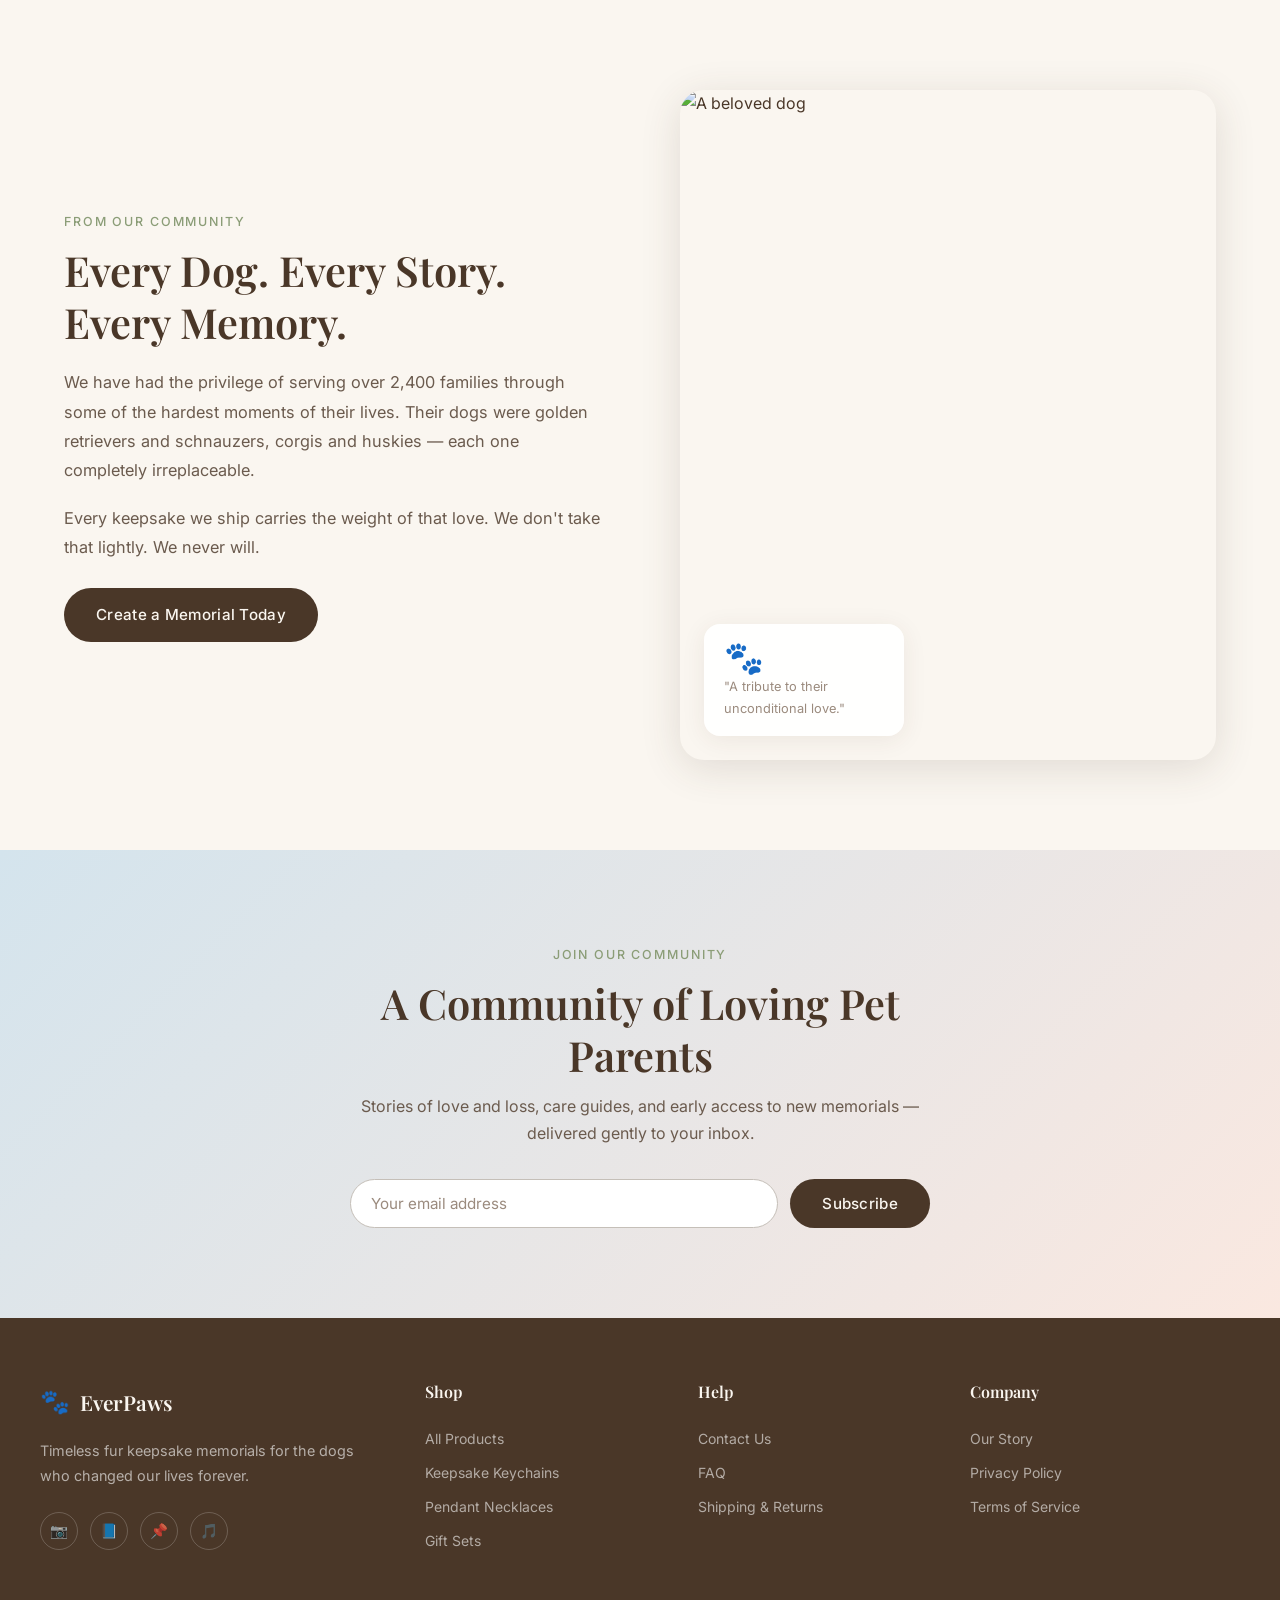
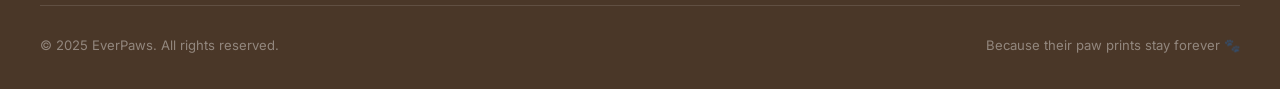
==== commit 2f4ddadb: "Remove reviews section and how-it-works step 2" ====
--- a/about.html
+++ b/about.html
@@ -101,17 +101,12 @@
           <p>Browse our collection of beautifully crafted acrylic fur capsules and select the one that feels right for your dog.</p>
         </div>
         <div class="value-card fade-up delay-2">
-          <div class="value-icon" style="background:var(--sage-pale);font-size:1.8rem">2</div>
-          <h3>Personalize It</h3>
-          <p>Add your dog's name, dates, and a short message to be printed on your handwritten gift card.</p>
-        </div>
-        <div class="value-card fade-up delay-3">
-          <div class="value-icon" style="background:var(--dusty-blue-pale);font-size:1.8rem">3</div>
+          <div class="value-icon" style="background:var(--dusty-blue-pale);font-size:1.8rem">2</div>
           <h3>Include Their Fur</h3>
           <p>When your order arrives, simply place a small lock of your dog's fur into the hidden chamber inside the capsule.</p>
         </div>
-        <div class="value-card fade-up delay-4">
-          <div class="value-icon" style="background:var(--cream-dark);font-size:1.8rem">4</div>
+        <div class="value-card fade-up delay-3">
+          <div class="value-icon" style="background:var(--cream-dark);font-size:1.8rem">3</div>
           <h3>Carry Them Always</h3>
           <p>Attach to your keys, wear as a pendant, or gift to someone who is grieving. They are with you, always.</p>
         </div>
